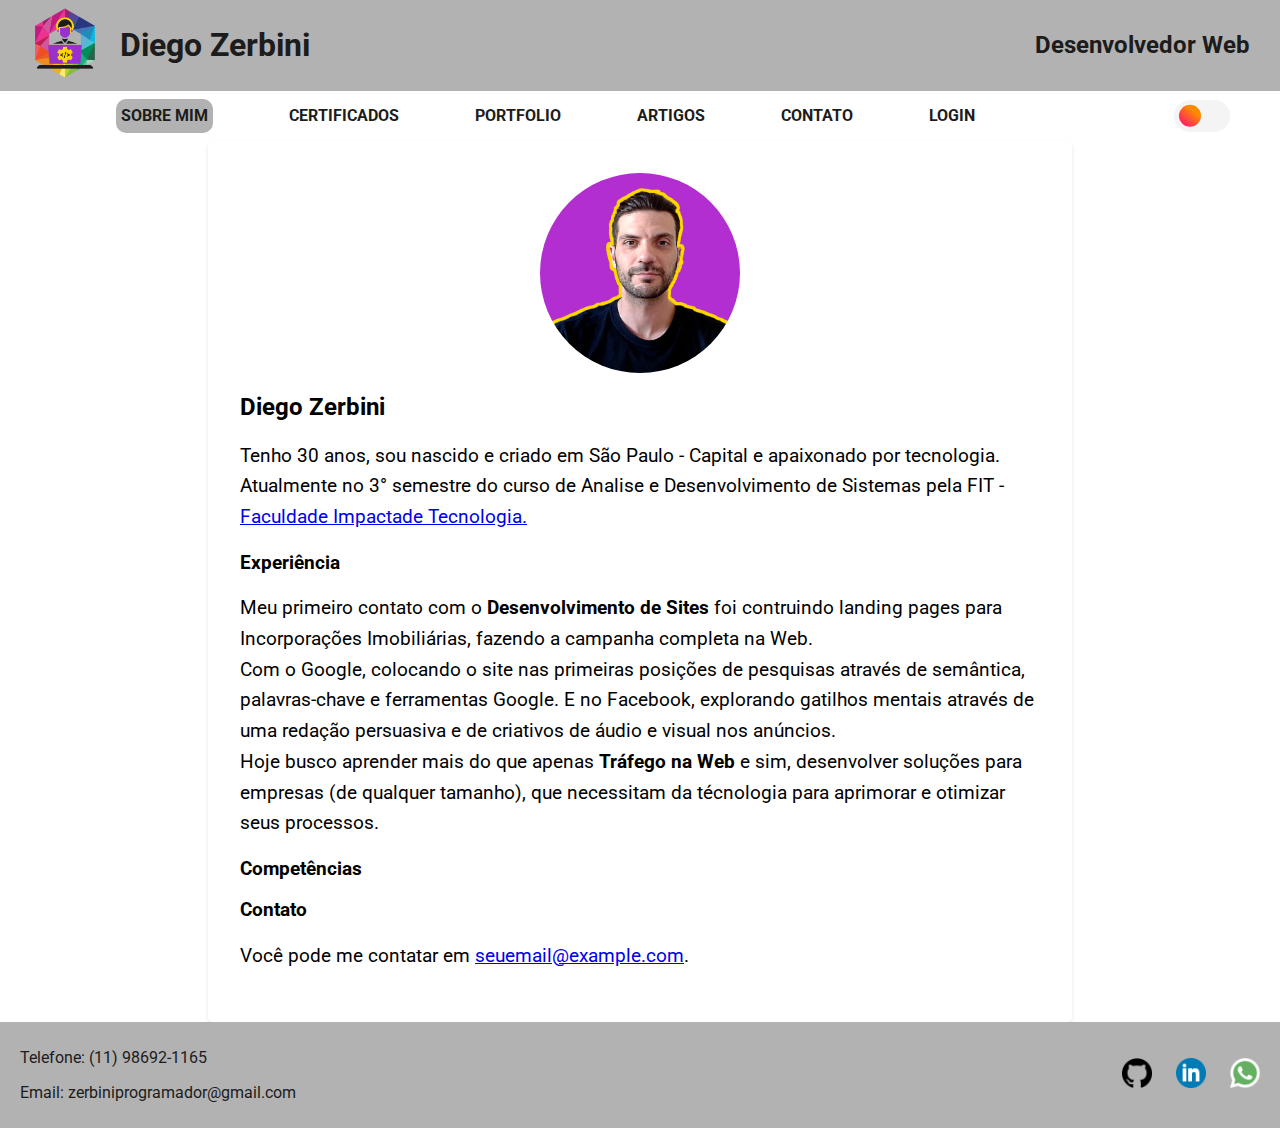
==== about.html @ fc8a0230 "Add new style in navbar" ====
<!DOCTYPE html>
<html lang="pt-br">
  <head>
    <meta charset="UTF-8" />
    <meta name="viewport" content="width=device-width, initial-scale=1.0" />
    <link rel="stylesheet" href="./static/template.css" />

    <link rel="stylesheet" href="./static/about.css" />

    <title>Sobre</title>
  </head>
  <body>
    <div class="user-auth active"></div>
    <header id="header" class="header">
      <div class="logo-header">
        <a href="./index.html"
          ><img
            src="./static/assets/logo_dizer_dev.png"
            alt="logo_diego_zerbini_dev"
            height="70px"
        /></a>
        <h1>Diego Zerbini</h1>
      </div>
      <div class="title-header">
        <h2>Desenvolvedor Web</h2>
      </div>
    </header>
    <nav id="navbar" class="navbar">
      <ul class="links">
        <li class="button-header">
          <a class="nav-active" href="./about.html">Sobre mim</a>
        </li>
        <li class="button-header">
          <a href="./certificates.html">Certificados</a>
        </li>
        <li class="button-header"><a href="./portfolio.html">Portfolio</a></li>
        <li class="button-header"><a href="./articles.html">Artigos</a></li>
        <li class="button-header"><a href="./contact.html">Contato</a></li>
        <li class="button-header"><a href="./login.html">Login</a></li>
      </ul>
      <label class="switch-theme">
        <input type="checkbox" id="switch" />
        <span class="slider-theme"></span>
      </label>
    </nav>
    <main>
      <div class="container-about">
        <img
          src="./static/assets/PERFIL NOVO 2.jpg"
          alt="Sua Foto"
          class="profile-image-about"
        />
        <h2>Diego Zerbini</h2>
        <p>
          Tenho 30 anos, sou nascido e criado em São Paulo - Capital e
          apaixonado por tecnologia. Atualmente no 3° semestre do curso de
          Analise e Desenvolvimento de Sistemas pela FIT -
          <a
            href="https://www.impacta.edu.br/graduacoes/analise-e-desenvolvimento-de-sistemas-ead"
            target="_blank"
            rel="noreferrer noopener"
            >Faculdade Impactade Tecnologia.</a
          >
        </p>
        <h3>Experiência</h3>
        <p>
          Meu primeiro contato com o
          <strong>Desenvolvimento de Sites</strong> foi contruindo landing pages
          para Incorporações Imobiliárias, fazendo a campanha completa na Web.
          <br />
          Com o Google, colocando o site nas primeiras posições de pesquisas
          através de semântica, palavras-chave e ferramentas Google. E no
          Facebook, explorando gatilhos mentais através de uma redação
          persuasiva e de criativos de áudio e visual nos anúncios.
          <br />
          Hoje busco aprender mais do que apenas
          <strong>Tráfego na Web</strong> e sim, desenvolver soluções para
          empresas (de qualquer tamanho), que necessitam da técnologia para
          aprimorar e otimizar seus processos.
        </p>
        <h3>Competências</h3>
        <p></p>
        <h3>Contato</h3>
        <p>
          Você pode me contatar em
          <a href="mailto:seuemail@example.com">seuemail@example.com</a>.
        </p>
      </div>
    </main>

    <footer id="footer" class="footer">
      <div class="contact-info">
        <p>Telefone: (11) 98692-1165</p>
        <p>Email: zerbiniprogramador@gmail.com</p>
      </div>
      <div class="social-links">
        <a
          href="https://github.com/dizerdev"
          target="_blank"
          rel="noreferrer noopener"
          ><img src="./static/assets/github-icon.png" alt="Github"
        /></a>
        <a
          href="https://www.linkedin.com/in/dizerdev/"
          target="_blank"
          rel="noreferrer noopener"
          ><img src="./static/assets/linkedin-icon.png" alt="Linkedin"
        /></a>
        <a
          href="https://wa.me/message/MTG3FKJWBA53L1"
          target="_blank"
          rel="noreferrer noopener"
          ><img src="./static/assets/whatsapp-icon.png" alt="Instagram"
        /></a>
        <!-- Adicione mais links para redes sociais conforme necessário -->
      </div>
    </footer>
    <script defer>
      const theme = document.getElementById('switch');
      const header = document.getElementById('header');
      const footer = document.getElementById('footer');
      const navbar = document.getElementById('navbar');

      theme.addEventListener('click', () => {
        header.classList.toggle('dark');
        footer.classList.toggle('dark');
        navbar.classList.toggle('dark');
      });
    </script>
  </body>
</html>
---- static/template.css ----
@import url('https://fonts.googleapis.com/css2?family=Roboto:ital,wght@0,300;0,700;1,300;1,700&display=swap');
@import url('https://fonts.googleapis.com/css2?family=Material+Symbols+Outlined:opsz,wght,FILL,GRAD@20..48,100..700,0..1,-50..200');

body {
  font-family: 'Roboto', sans-serif;
  margin: 0;
  padding: 0;
}

/* header */
.header {
  background-color: #b2b2b2;
  color: #1c1c1c;
  display: flex;
  justify-content: space-between;
  align-items: center;
  padding: 5px 30px;
}

.header.dark {
  background-color: #1c1c1c;
  color: #b2b2b2;
}

.header .logo-header {
  display: flex;
  align-items: center;
  margin-right: 30px;
}

.header .title-header h2 {
  display: flex;
}

.header .logo-header a {
  margin-right: 20px;
}

.switch-theme {
  display: block;
  --width-of-switch: 3.5em;
  --height-of-switch: 2em;
  /* size of sliding icon -- sun and moon */
  --size-of-icon: 1.4em;
  /* it is like a inline-padding of switch */
  --slider-offset: 0.3em;
  position: relative;
  width: var(--width-of-switch);
  height: var(--height-of-switch);
}

/* Hide default HTML checkbox */
.switch-theme input {
  opacity: 0;
  width: 0;
  height: 0;
}

/* The slider */
.slider-theme {
  position: absolute;
  cursor: pointer;
  top: 0;
  left: 0;
  right: 0;
  bottom: 0;
  background-color: #f4f4f5;
  transition: 0.4s;
  border-radius: 30px;
}

.slider-theme:before {
  position: absolute;
  content: '';
  height: var(--size-of-icon, 1.4em);
  width: var(--size-of-icon, 1.4em);
  border-radius: 20px;
  left: var(--slider-offset, 0.3em);
  top: 50%;
  transform: translateY(-50%);
  background: linear-gradient(40deg, #ff0080, #ff8c00 70%);
  transition: 0.4s;
}

input:checked + .slider-theme {
  background-color: #303136;
}

input:checked + .slider-theme:before {
  left: calc(100% - (var(--size-of-icon, 1.4em) + var(--slider-offset, 0.3em)));
  background: #303136;
  /* change the value of second inset in box-shadow to change the angle and direction of the moon  */
  box-shadow: inset -3px -2px 5px -2px #8983f7, inset -10px -4px 0 0 #a3dafb;
}

.navbar {
  display: flex;
  align-items: center;
  justify-content: space-around;
  height: 50px;
}

.navbar.dark {
  background-color: #303136;
  color: #b2b2b2;
}

.navbar .link-contato {
  display: flex;
  text-decoration: none;
  position: relative;
}

.navbar .link-contato a {
  text-decoration: none;
}

.nav-active {
  border-radius: 10px;
  background-color: #b2b2b2;
  padding: 5px;
}

.navbar .links {
  display: flex;
  align-items: center;
  text-decoration: none;
  padding-right: 50px;
}
.navbar .links li {
  margin-right: 30px;
  padding-right: 20px;
}
.navbar .links a {
  display: flex;
  color: #1c1c1c;
  text-decoration: none;
}

.button-header {
  align-items: center;
  background-color: transparent;
  color: #fff;
  cursor: pointer;
  display: flex;
  font-size: 1rem;
  font-weight: 700;
  line-height: 1.5;
  text-decoration: none;
  text-transform: uppercase;
  outline: 0;
  border: 0;
  padding: 1rem;
}

.button-header:before {
  background-color: #1c1c1c;
  content: '';
  display: inline-block;
  height: 1px;
  margin-right: 10px;
  transition: all 0.42s cubic-bezier(0.25, 0.8, 0.25, 1);
  width: 0;
}

.button-header:hover:before {
  background-color: #1c1c1c;
  width: 3rem;
}

/* footer */
.footer {
  background-color: #b2b2b2;
  color: #1c1c1c;
  display: flex;
  justify-content: space-between;
  align-items: center;
  padding: 10px 20px;
  position: relative;
  bottom: 0;
  min-width: 100vh;
}

.footer.dark {
  background-color: #1c1c1c;
  color: #b2b2b2;
}

.footer .contact-info {
  text-align: left;
}
.footer .social-links {
  text-align: right;
}

.footer .social-links img {
  width: 30px;
  margin-left: 20px;
  transition: 0.5s ease-out;
}

.footer .social-links img:hover {
  width: 40px;
  margin-left: 20px;
  filter: contrast(5) hue-rotate(-15deg) saturate(1.5);
}
---- static/about.css ----
.container-about {
    max-width: 800px;
    margin: 0 auto;
    padding: 2em;
    background-color: #fff;
    box-shadow: 0 2px 4px rgba(0, 0, 0, 0.1);
    border-radius: 5px;
}
.container-about p {
    font-size: 1.2em;
    line-height: 1.6;
}
.profile-image-about {
    width: 200px;
    height: 200px;
    border-radius: 50%;
    margin: 0 auto;
    display: block;
    object-fit: cover;
}
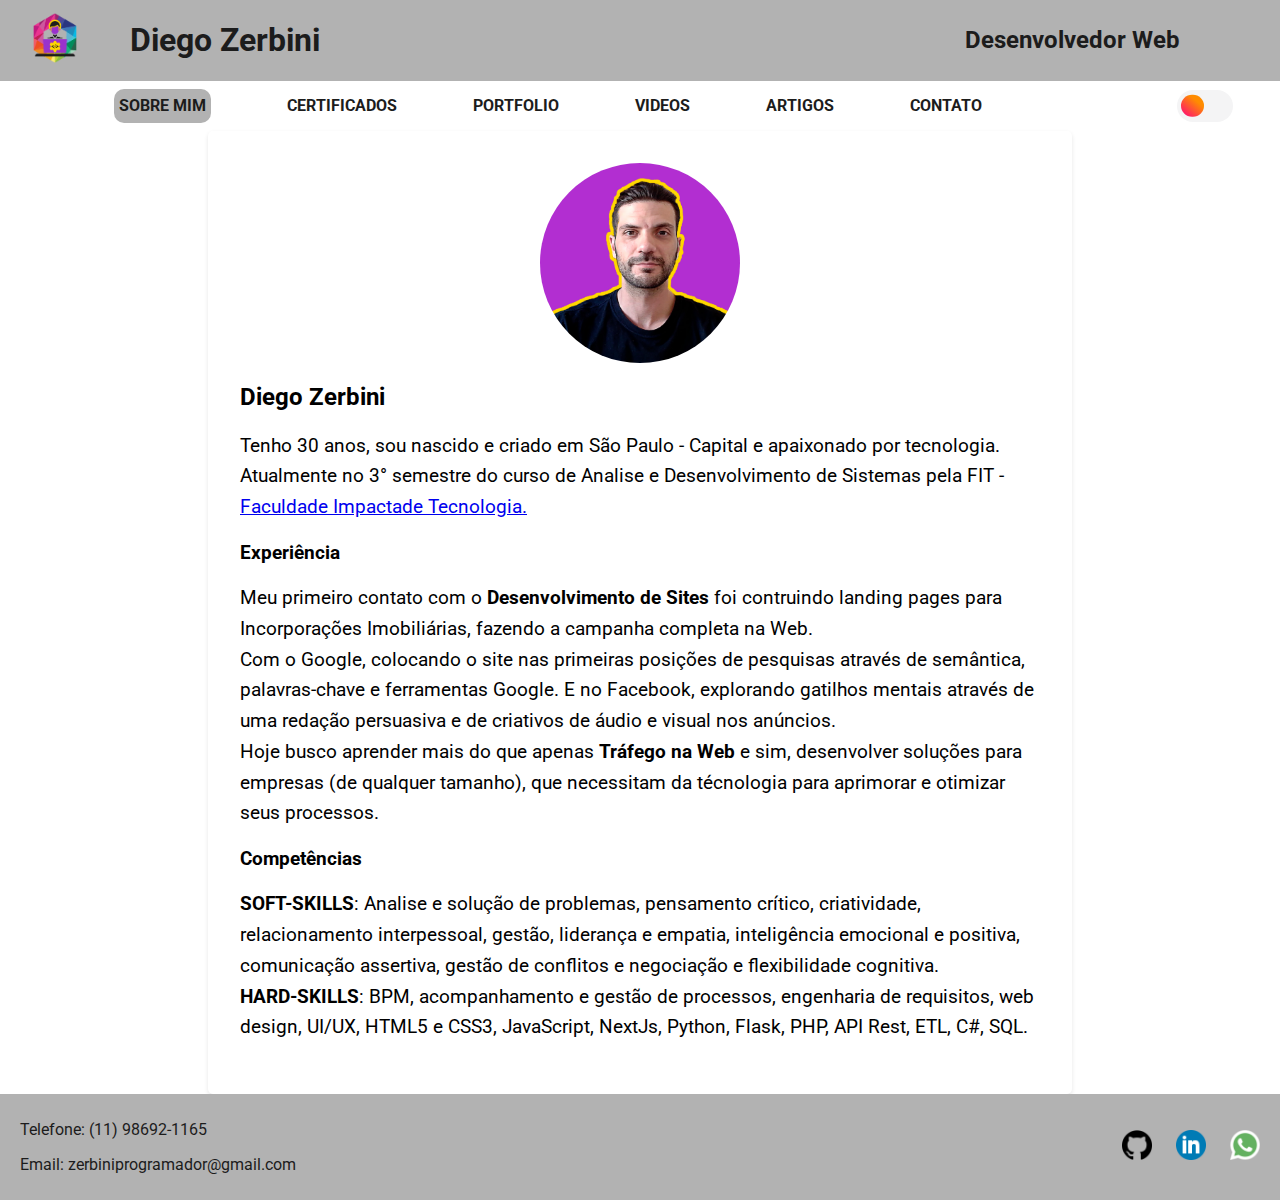
==== commit aa972c21: "Adicionando dark mode a home e about" ====
--- a/about.html
+++ b/about.html
@@ -17,7 +17,7 @@
           ><img
             src="./static/assets/logo_dizer_dev.png"
             alt="logo_diego_zerbini_dev"
-            height="70px"
+            height="50px"
         /></a>
         <h1>Diego Zerbini</h1>
       </div>
@@ -34,17 +34,17 @@
           <a href="./certificates.html">Certificados</a>
         </li>
         <li class="button-header"><a href="./portfolio.html">Portfolio</a></li>
+        <li class="button-header"><a href="./videos.html">Videos</a></li>
         <li class="button-header"><a href="./articles.html">Artigos</a></li>
         <li class="button-header"><a href="./contact.html">Contato</a></li>
-        <li class="button-header"><a href="./login.html">Login</a></li>
       </ul>
       <label class="switch-theme">
         <input type="checkbox" id="switch" />
         <span class="slider-theme"></span>
       </label>
     </nav>
-    <main>
-      <div class="container-about">
+    <main id="main-about">
+      <div id="container-about" class="container-about">
         <img
           src="./static/assets/PERFIL NOVO 2.jpg"
           alt="Sua Foto"
@@ -79,11 +79,15 @@
           aprimorar e otimizar seus processos.
         </p>
         <h3>Competências</h3>
-        <p></p>
-        <h3>Contato</h3>
         <p>
-          Você pode me contatar em
-          <a href="mailto:seuemail@example.com">seuemail@example.com</a>.
+          <strong>SOFT-SKILLS</strong>: Analise e solução de problemas,
+          pensamento crítico, criatividade, relacionamento interpessoal, gestão,
+          liderança e empatia, inteligência emocional e positiva, comunicação
+          assertiva, gestão de conflitos e negociação e flexibilidade cognitiva.
+          <br />
+          <strong>HARD-SKILLS</strong>: BPM, acompanhamento e gestão de
+          processos, engenharia de requisitos, web design, UI/UX, HTML5 e CSS3,
+          JavaScript, NextJs, Python, Flask, PHP, API Rest, ETL, C#, SQL.
         </p>
       </div>
     </main>
@@ -120,11 +124,14 @@
       const header = document.getElementById('header');
       const footer = document.getElementById('footer');
       const navbar = document.getElementById('navbar');
-
+      const containerAbout = document.getElementById('container-about');
+      const mainAbout = document.getElementById('main-about');
       theme.addEventListener('click', () => {
         header.classList.toggle('dark');
         footer.classList.toggle('dark');
         navbar.classList.toggle('dark');
+        containerAbout.classList.toggle('dark');
+        mainAbout.classList.toggle('dark');
       });
     </script>
   </body>
--- a/static/template.css
+++ b/static/template.css
@@ -14,7 +14,7 @@
   display: flex;
   justify-content: space-between;
   align-items: center;
-  padding: 5px 30px;
+  padding: 0px 100px 0px 30px;
 }
 
 .header.dark {
@@ -33,7 +33,7 @@
 }
 
 .header .logo-header a {
-  margin-right: 20px;
+  margin-right: 50px;
 }
 
 .switch-theme {
@@ -56,6 +56,11 @@
   height: 0;
 }
 
+.main-section.dark {
+  background-color: #1c1c1c;
+  color: #f4f4f5;
+}
+
 /* The slider */
 .slider-theme {
   position: absolute;
@@ -137,6 +142,10 @@
   text-decoration: none;
 }
 
+.navbar.dark .links a {
+  color: #fff;
+}
+
 .button-header {
   align-items: center;
   background-color: transparent;
@@ -182,7 +191,7 @@
 }
 
 .footer.dark {
-  background-color: #1c1c1c;
+  background-color: #303136;
   color: #b2b2b2;
 }
 
--- a/static/about.css
+++ b/static/about.css
@@ -1,20 +1,30 @@
 .container-about {
-    max-width: 800px;
-    margin: 0 auto;
-    padding: 2em;
-    background-color: #fff;
-    box-shadow: 0 2px 4px rgba(0, 0, 0, 0.1);
-    border-radius: 5px;
+  max-width: 800px;
+  margin: 0 auto;
+  padding: 2em;
+  background-color: #fff;
+  box-shadow: 0 2px 4px rgba(0, 0, 0, 0.1);
+  border-radius: 5px;
 }
 .container-about p {
-    font-size: 1.2em;
-    line-height: 1.6;
+  font-size: 1.2em;
+  line-height: 1.6;
 }
+
+.container-about.dark {
+  background-color: #1c1c1c;
+  color: #fff;
+}
+
+main.dark {
+  background-color: #1c1c1c;
+}
+
 .profile-image-about {
-    width: 200px;
-    height: 200px;
-    border-radius: 50%;
-    margin: 0 auto;
-    display: block;
-    object-fit: cover;
-}+  width: 200px;
+  height: 200px;
+  border-radius: 50%;
+  margin: 0 auto;
+  display: block;
+  object-fit: cover;
+}
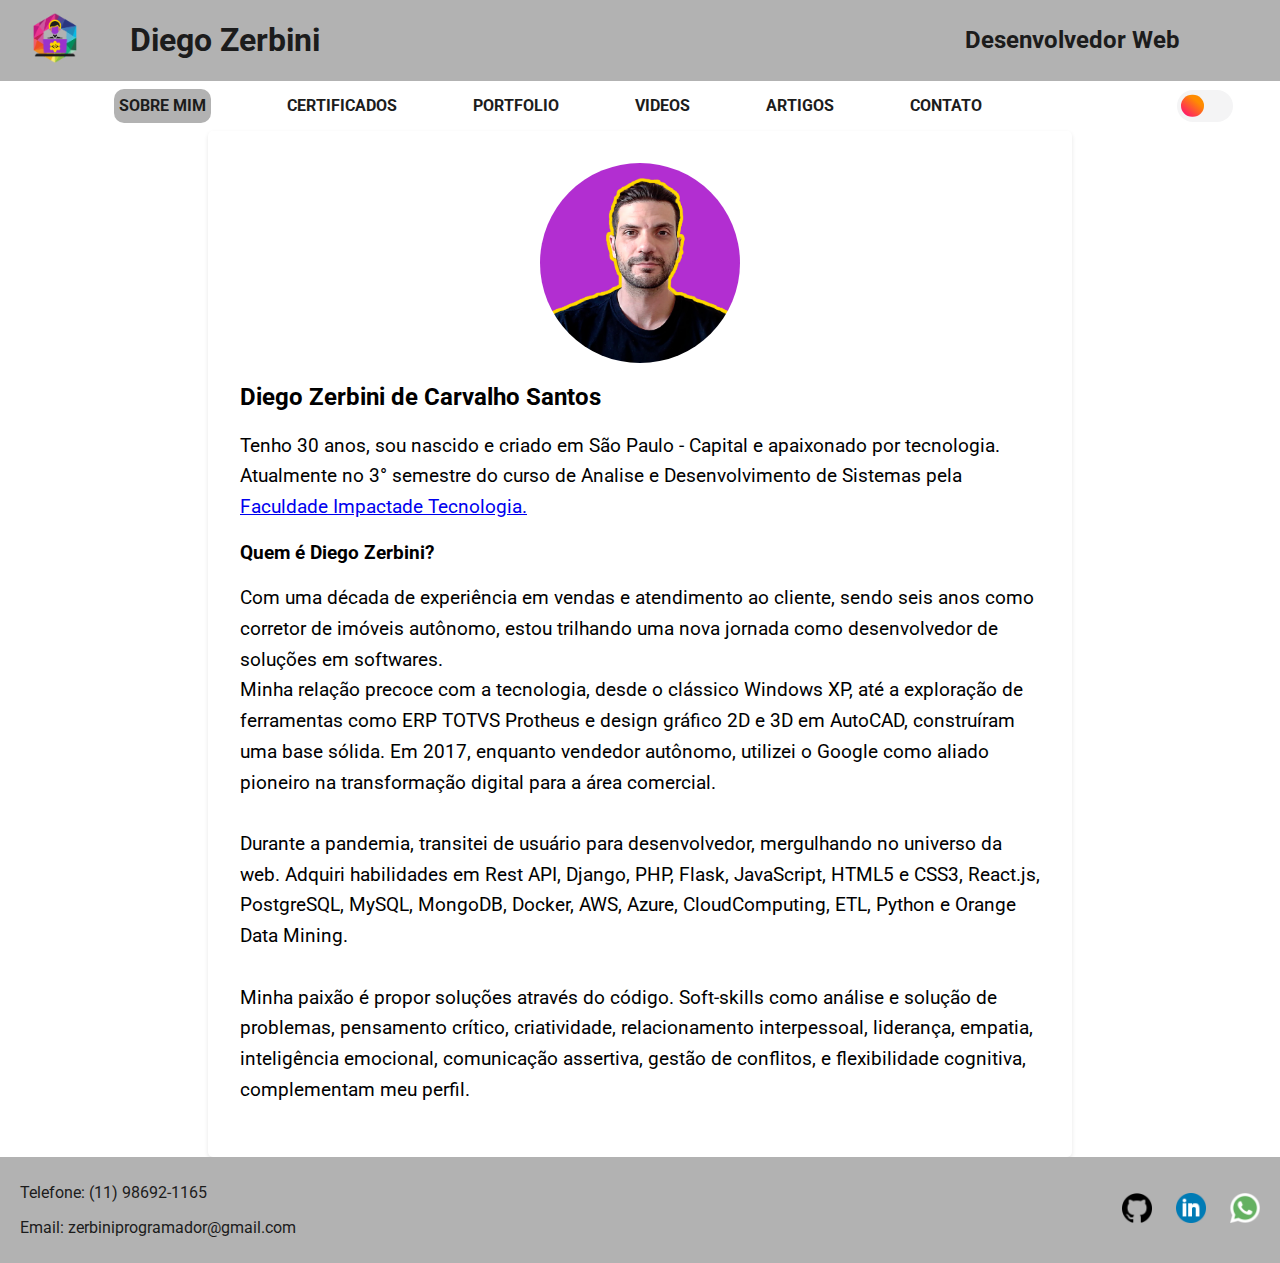
==== commit ed03fdd5: "Errata" ====
--- a/about.html
+++ b/about.html
@@ -13,7 +13,7 @@
     <div class="user-auth active"></div>
     <header id="header" class="header">
       <div class="logo-header">
-        <a href="./index.html"
+        <a href="./"
           ><img
             src="./static/assets/logo_dizer_dev.png"
             alt="logo_diego_zerbini_dev"
@@ -38,7 +38,7 @@
         <li class="button-header"><a href="./articles.html">Artigos</a></li>
         <li class="button-header"><a href="./contact.html">Contato</a></li>
       </ul>
-      <label class="switch-theme">
+      <label class="switch-theme" onclick="toggleMode()">
         <input type="checkbox" id="switch" />
         <span class="slider-theme"></span>
       </label>
@@ -50,11 +50,11 @@
           alt="Sua Foto"
           class="profile-image-about"
         />
-        <h2>Diego Zerbini</h2>
+        <h2>Diego Zerbini de Carvalho Santos</h2>
         <p>
           Tenho 30 anos, sou nascido e criado em São Paulo - Capital e
           apaixonado por tecnologia. Atualmente no 3° semestre do curso de
-          Analise e Desenvolvimento de Sistemas pela FIT -
+          Analise e Desenvolvimento de Sistemas pela
           <a
             href="https://www.impacta.edu.br/graduacoes/analise-e-desenvolvimento-de-sistemas-ead"
             target="_blank"
@@ -62,32 +62,31 @@
             >Faculdade Impactade Tecnologia.</a
           >
         </p>
-        <h3>Experiência</h3>
+        <h3>Quem é Diego Zerbini?</h3>
         <p>
-          Meu primeiro contato com o
-          <strong>Desenvolvimento de Sites</strong> foi contruindo landing pages
-          para Incorporações Imobiliárias, fazendo a campanha completa na Web.
+          Com uma década de experiência em vendas e atendimento ao cliente,
+          sendo seis anos como corretor de imóveis autônomo, estou trilhando uma
+          nova jornada como desenvolvedor de soluções em softwares.
           <br />
-          Com o Google, colocando o site nas primeiras posições de pesquisas
-          através de semântica, palavras-chave e ferramentas Google. E no
-          Facebook, explorando gatilhos mentais através de uma redação
-          persuasiva e de criativos de áudio e visual nos anúncios.
+          Minha relação precoce com a tecnologia, desde o clássico Windows XP,
+          até a exploração de ferramentas como ERP TOTVS Protheus e design
+          gráfico 2D e 3D em AutoCAD, construíram uma base sólida. Em 2017,
+          enquanto vendedor autônomo, utilizei o Google como aliado pioneiro na
+          transformação digital para a área comercial.
           <br />
-          Hoje busco aprender mais do que apenas
-          <strong>Tráfego na Web</strong> e sim, desenvolver soluções para
-          empresas (de qualquer tamanho), que necessitam da técnologia para
-          aprimorar e otimizar seus processos.
-        </p>
-        <h3>Competências</h3>
-        <p>
-          <strong>SOFT-SKILLS</strong>: Analise e solução de problemas,
-          pensamento crítico, criatividade, relacionamento interpessoal, gestão,
-          liderança e empatia, inteligência emocional e positiva, comunicação
-          assertiva, gestão de conflitos e negociação e flexibilidade cognitiva.
           <br />
-          <strong>HARD-SKILLS</strong>: BPM, acompanhamento e gestão de
-          processos, engenharia de requisitos, web design, UI/UX, HTML5 e CSS3,
-          JavaScript, NextJs, Python, Flask, PHP, API Rest, ETL, C#, SQL.
+          Durante a pandemia, transitei de usuário para desenvolvedor,
+          mergulhando no universo da web. Adquiri habilidades em Rest API,
+          Django, PHP, Flask, JavaScript, HTML5 e CSS3, React.js, PostgreSQL,
+          MySQL, MongoDB, Docker, AWS, Azure, CloudComputing, ETL, Python e
+          Orange Data Mining.
+          <br />
+          <br />
+          Minha paixão é propor soluções através do código. Soft-skills como
+          análise e solução de problemas, pensamento crítico, criatividade,
+          relacionamento interpessoal, liderança, empatia, inteligência
+          emocional, comunicação assertiva, gestão de conflitos, e flexibilidade
+          cognitiva, complementam meu perfil.
         </p>
       </div>
     </main>
@@ -119,7 +118,68 @@
         <!-- Adicione mais links para redes sociais conforme necessário -->
       </div>
     </footer>
+
     <script defer>
+      // Função para mudar o modo e armazenar o estado
+      function toggleMode() {
+        // Se o modo atual for 'dark', alterne para 'light' e vice-versa
+        const currentMode = document.body.classList.contains('dark')
+          ? ''
+          : 'dark';
+        const elementsToToggle = [
+          'header',
+          'footer',
+          'navbar',
+          'main-section',
+          'home-container',
+          'title-home',
+        ];
+
+        elementsToToggle.forEach((elementId) => {
+          const element = document.getElementById(elementId);
+          if (element) {
+            element.classList.toggle('dark');
+            console.log('tentei alterar');
+          }
+        });
+
+        // Armazene o estado do modo no localStorage
+        localStorage.setItem('mode', currentMode);
+      }
+
+      // Verifique o localStorage ao carregar a página para definir o modo
+      document.addEventListener('DOMContentLoaded', function () {
+        const savedMode = localStorage.getItem('mode');
+        if (savedMode) {
+          // Adiciona a classe ao corpo
+          document.body.classList.add(savedMode);
+          const theme = document.getElementById('switch');
+          // Adiciona a classe aos elementos específicos
+          const elementsToToggle = [
+            'header',
+            'footer',
+            'navbar',
+            'main-section',
+            'container-about',
+            'title-home',
+            'main-about',
+          ];
+
+          // Verifica saveMode para a checkbox
+          if (savedMode == '') {
+            theme.checked = false;
+          } else {
+            theme.checked = true;
+          }
+          elementsToToggle.forEach((elementId) => {
+            const element = document.getElementById(elementId);
+            if (element) {
+              element.classList.add(savedMode);
+            }
+          });
+        }
+      });
+
       const theme = document.getElementById('switch');
       const header = document.getElementById('header');
       const footer = document.getElementById('footer');
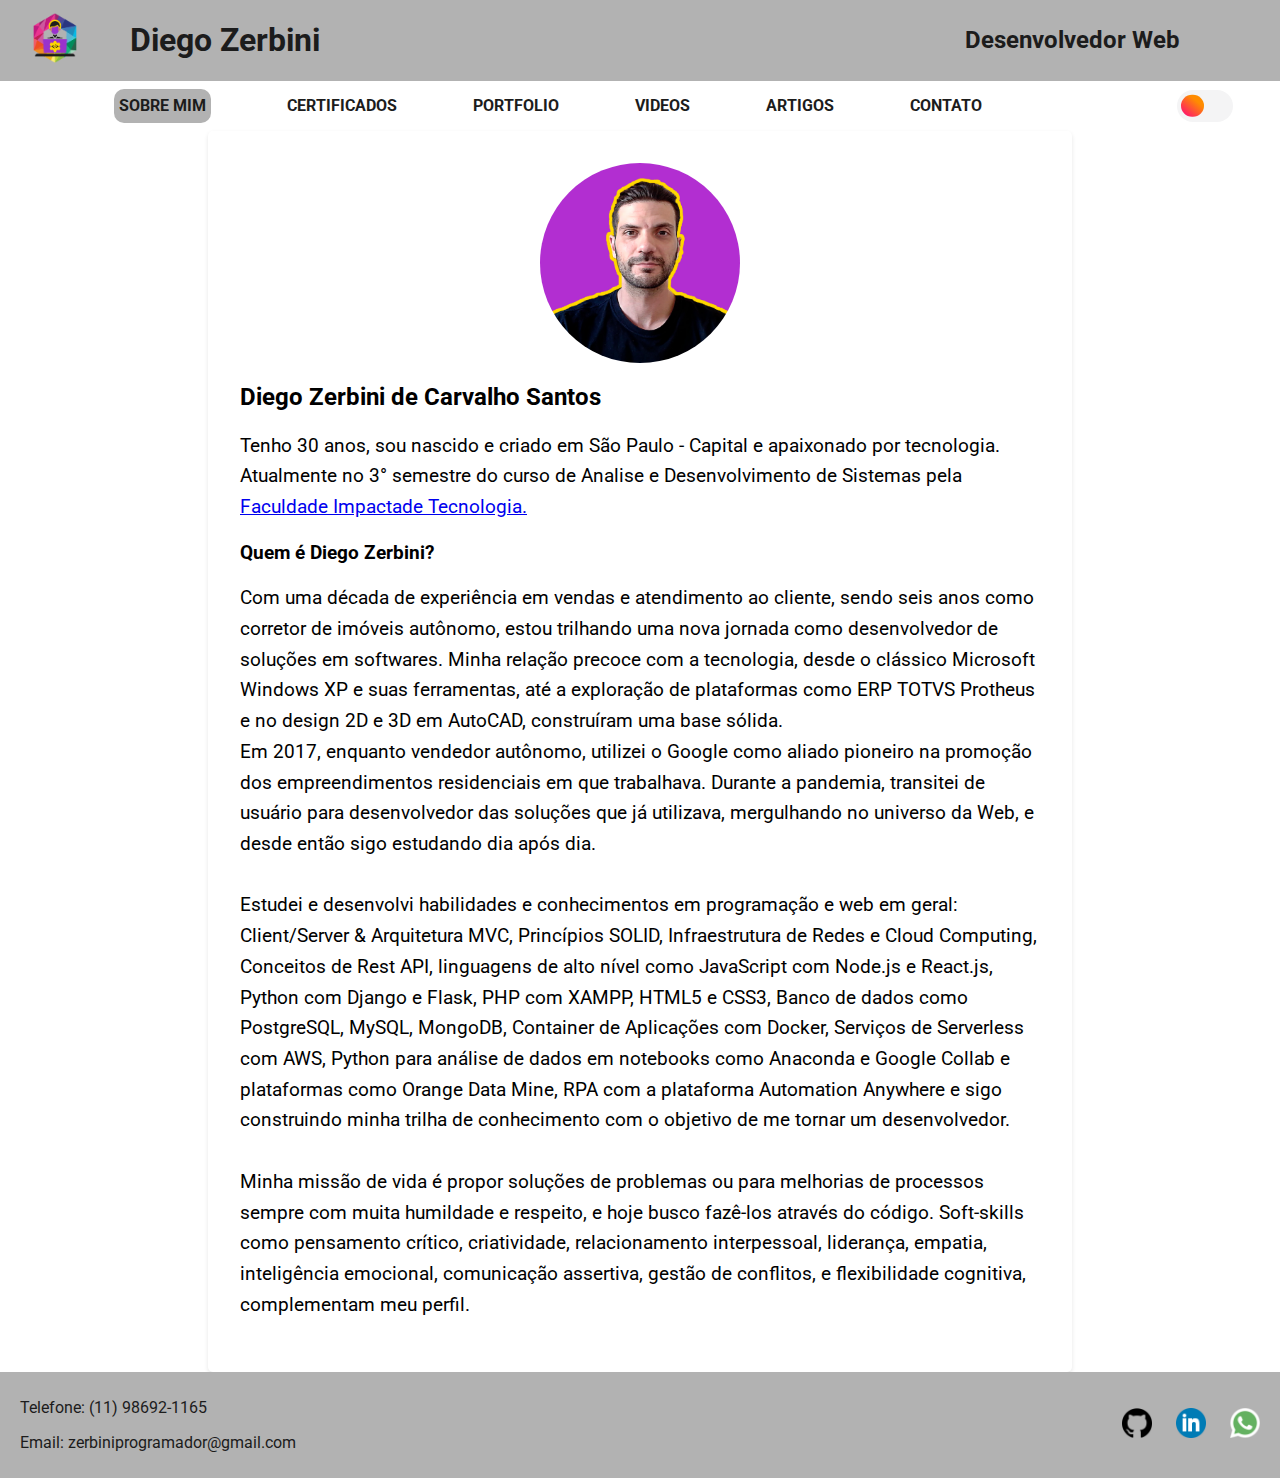
==== commit c229a8de: "feat: New description in About page and dark mode script for video, article and contact pages" ====
--- a/about.html
+++ b/about.html
@@ -66,27 +66,37 @@
         <p>
           Com uma década de experiência em vendas e atendimento ao cliente,
           sendo seis anos como corretor de imóveis autônomo, estou trilhando uma
-          nova jornada como desenvolvedor de soluções em softwares.
-          <br />
-          Minha relação precoce com a tecnologia, desde o clássico Windows XP,
-          até a exploração de ferramentas como ERP TOTVS Protheus e design
-          gráfico 2D e 3D em AutoCAD, construíram uma base sólida. Em 2017,
-          enquanto vendedor autônomo, utilizei o Google como aliado pioneiro na
-          transformação digital para a área comercial.
-          <br />
-          <br />
-          Durante a pandemia, transitei de usuário para desenvolvedor,
-          mergulhando no universo da web. Adquiri habilidades em Rest API,
-          Django, PHP, Flask, JavaScript, HTML5 e CSS3, React.js, PostgreSQL,
-          MySQL, MongoDB, Docker, AWS, Azure, CloudComputing, ETL, Python e
-          Orange Data Mining.
-          <br />
-          <br />
-          Minha paixão é propor soluções através do código. Soft-skills como
-          análise e solução de problemas, pensamento crítico, criatividade,
-          relacionamento interpessoal, liderança, empatia, inteligência
-          emocional, comunicação assertiva, gestão de conflitos, e flexibilidade
-          cognitiva, complementam meu perfil.
+          nova jornada como desenvolvedor de soluções em softwares. Minha
+          relação precoce com a tecnologia, desde o clássico Microsoft Windows
+          XP e suas ferramentas, até a exploração de plataformas como ERP TOTVS
+          Protheus e no design 2D e 3D em AutoCAD, construíram uma base sólida.
+          <br />
+          Em 2017, enquanto vendedor autônomo, utilizei o Google como aliado
+          pioneiro na promoção dos empreendimentos residenciais em que
+          trabalhava. Durante a pandemia, transitei de usuário para
+          desenvolvedor das soluções que já utilizava, mergulhando no universo
+          da Web, e desde então sigo estudando dia após dia.
+          <br />
+          <br />
+          Estudei e desenvolvi habilidades e conhecimentos em programação e web
+          em geral: Client/Server & Arquitetura MVC, Princípios SOLID,
+          Infraestrutura de Redes e Cloud Computing, Conceitos de Rest API,
+          linguagens de alto nível como JavaScript com Node.js e React.js,
+          Python com Django e Flask, PHP com XAMPP, HTML5 e CSS3, Banco de dados
+          como PostgreSQL, MySQL, MongoDB, Container de Aplicações com Docker,
+          Serviços de Serverless com AWS, Python para análise de dados em
+          notebooks como Anaconda e Google Collab e plataformas como Orange Data
+          Mine, RPA com a plataforma Automation Anywhere e sigo construindo
+          minha trilha de conhecimento com o objetivo de me tornar um
+          desenvolvedor.
+          <br />
+          <br />
+          Minha missão de vida é propor soluções de problemas ou para melhorias
+          de processos sempre com muita humildade e respeito, e hoje busco
+          fazê-los através do código. Soft-skills como pensamento crítico,
+          criatividade, relacionamento interpessoal, liderança, empatia,
+          inteligência emocional, comunicação assertiva, gestão de conflitos, e
+          flexibilidade cognitiva, complementam meu perfil.
         </p>
       </div>
     </main>
--- a/static/template.css
+++ b/static/template.css
@@ -187,7 +187,6 @@
   padding: 10px 20px;
   position: relative;
   bottom: 0;
-  min-width: 100vh;
 }
 
 .footer.dark {
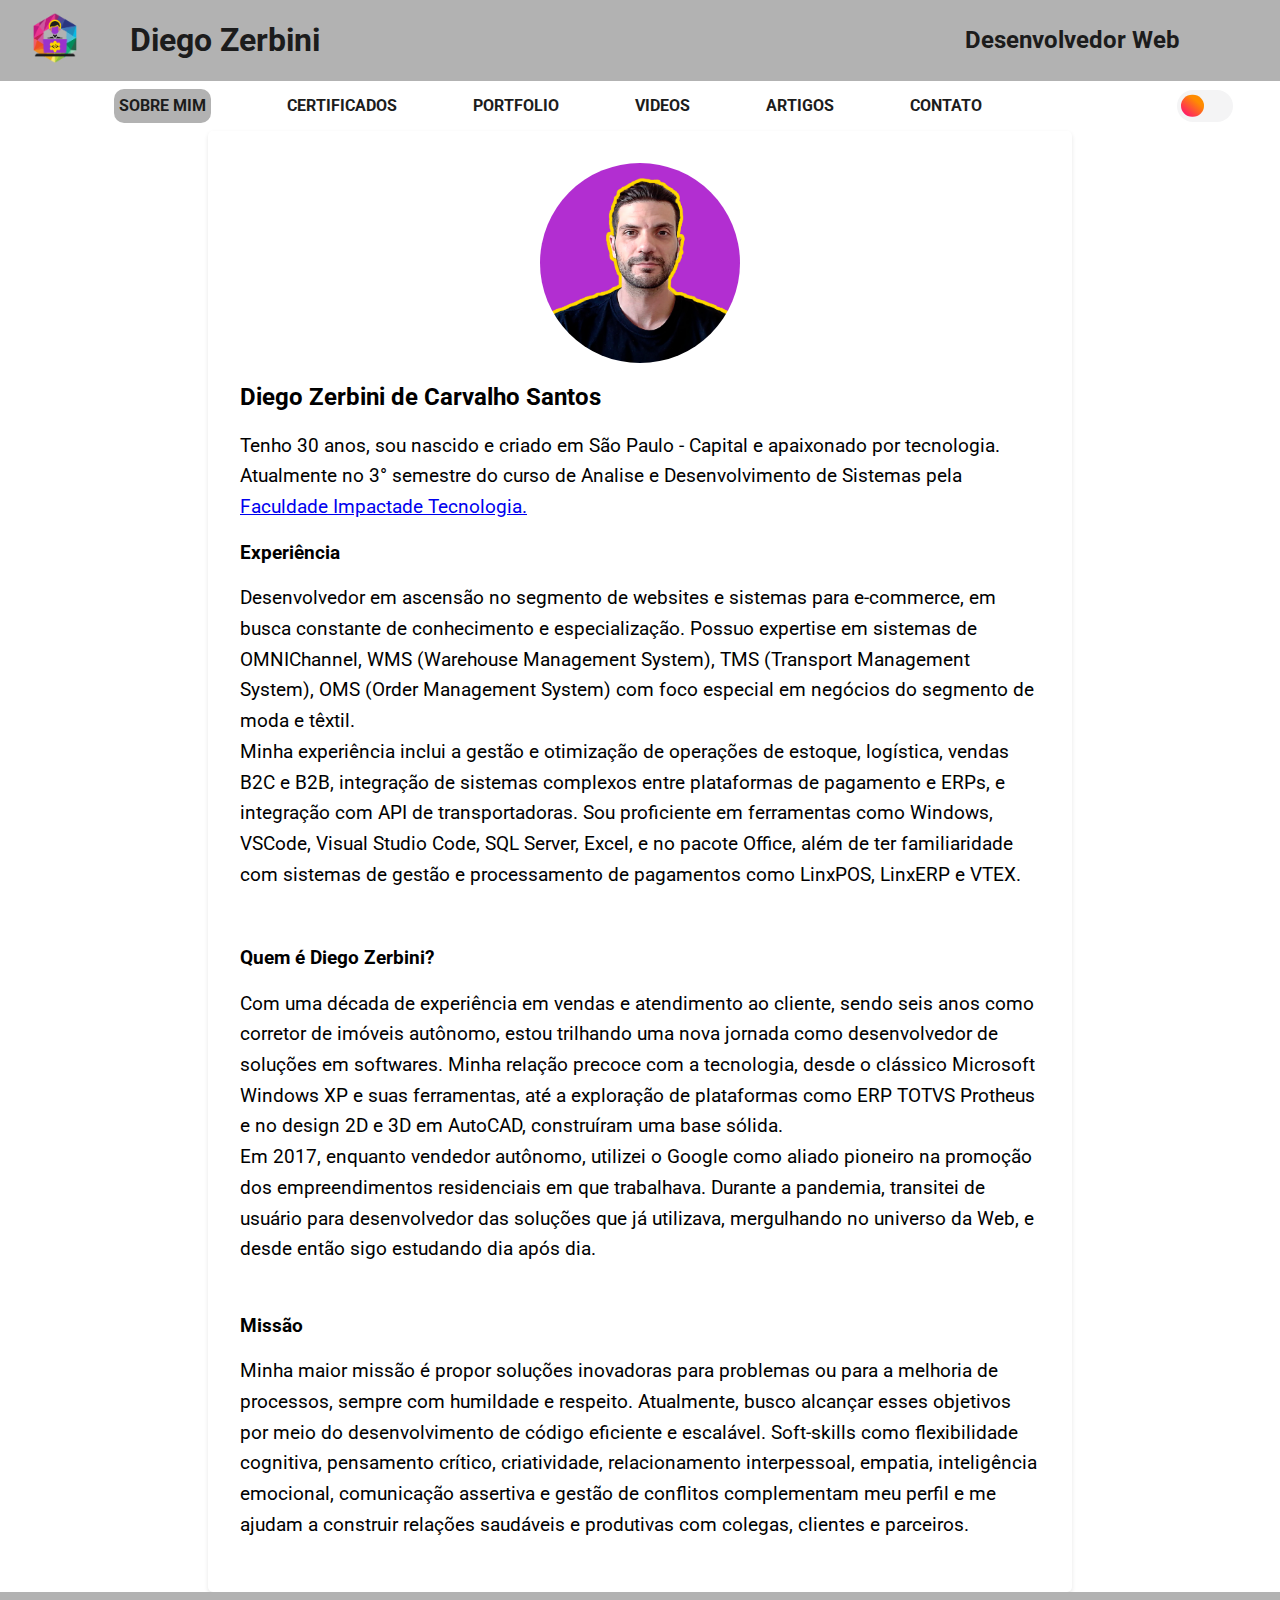
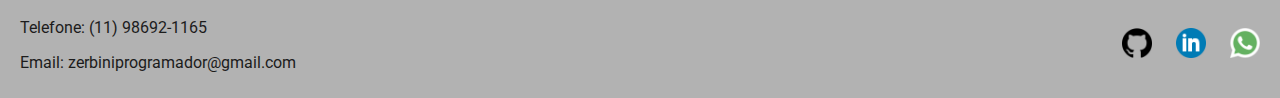
==== commit a363deea: "Ajuste na página Sobre" ====
--- a/about.html
+++ b/about.html
@@ -62,6 +62,24 @@
             >Faculdade Impactade Tecnologia.</a
           >
         </p>
+        <h3>Experiência</h3>
+        <p>
+          Desenvolvedor em ascensão no segmento de websites e sistemas para
+          e-commerce, em busca constante de conhecimento e especialização.
+          Possuo expertise em sistemas de OMNIChannel, WMS (Warehouse Management
+          System), TMS (Transport Management System), OMS (Order Management
+          System) com foco especial em negócios do segmento de moda e têxtil.
+          <br />
+          Minha experiência inclui a gestão e otimização de operações de
+          estoque, logística, vendas B2C e B2B, integração de sistemas complexos
+          entre plataformas de pagamento e ERPs, e integração com API de
+          transportadoras. Sou proficiente em ferramentas como Windows, VSCode,
+          Visual Studio Code, SQL Server, Excel, e no pacote Office, além de ter
+          familiaridade com sistemas de gestão e processamento de pagamentos
+          como LinxPOS, LinxERP e VTEX.
+          <br />
+        </p>
+        <br />
         <h3>Quem é Diego Zerbini?</h3>
         <p>
           Com uma década de experiência em vendas e atendimento ao cliente,
@@ -78,25 +96,17 @@
           da Web, e desde então sigo estudando dia após dia.
           <br />
           <br />
-          Estudei e desenvolvi habilidades e conhecimentos em programação e web
-          em geral: Client/Server & Arquitetura MVC, Princípios SOLID,
-          Infraestrutura de Redes e Cloud Computing, Conceitos de Rest API,
-          linguagens de alto nível como JavaScript com Node.js e React.js,
-          Python com Django e Flask, PHP com XAMPP, HTML5 e CSS3, Banco de dados
-          como PostgreSQL, MySQL, MongoDB, Container de Aplicações com Docker,
-          Serviços de Serverless com AWS, Python para análise de dados em
-          notebooks como Anaconda e Google Collab e plataformas como Orange Data
-          Mine, RPA com a plataforma Automation Anywhere e sigo construindo
-          minha trilha de conhecimento com o objetivo de me tornar um
-          desenvolvedor.
-          <br />
-          <br />
-          Minha missão de vida é propor soluções de problemas ou para melhorias
-          de processos sempre com muita humildade e respeito, e hoje busco
-          fazê-los através do código. Soft-skills como pensamento crítico,
-          criatividade, relacionamento interpessoal, liderança, empatia,
-          inteligência emocional, comunicação assertiva, gestão de conflitos, e
-          flexibilidade cognitiva, complementam meu perfil.
+        </p>
+        <h3>Missão</h3>
+        <p>
+          Minha maior missão é propor soluções inovadoras para problemas ou para
+          a melhoria de processos, sempre com humildade e respeito. Atualmente,
+          busco alcançar esses objetivos por meio do desenvolvimento de código
+          eficiente e escalável. Soft-skills como flexibilidade cognitiva,
+          pensamento crítico, criatividade, relacionamento interpessoal,
+          empatia, inteligência emocional, comunicação assertiva e gestão de
+          conflitos complementam meu perfil e me ajudam a construir relações
+          saudáveis e produtivas com colegas, clientes e parceiros.
         </p>
       </div>
     </main>
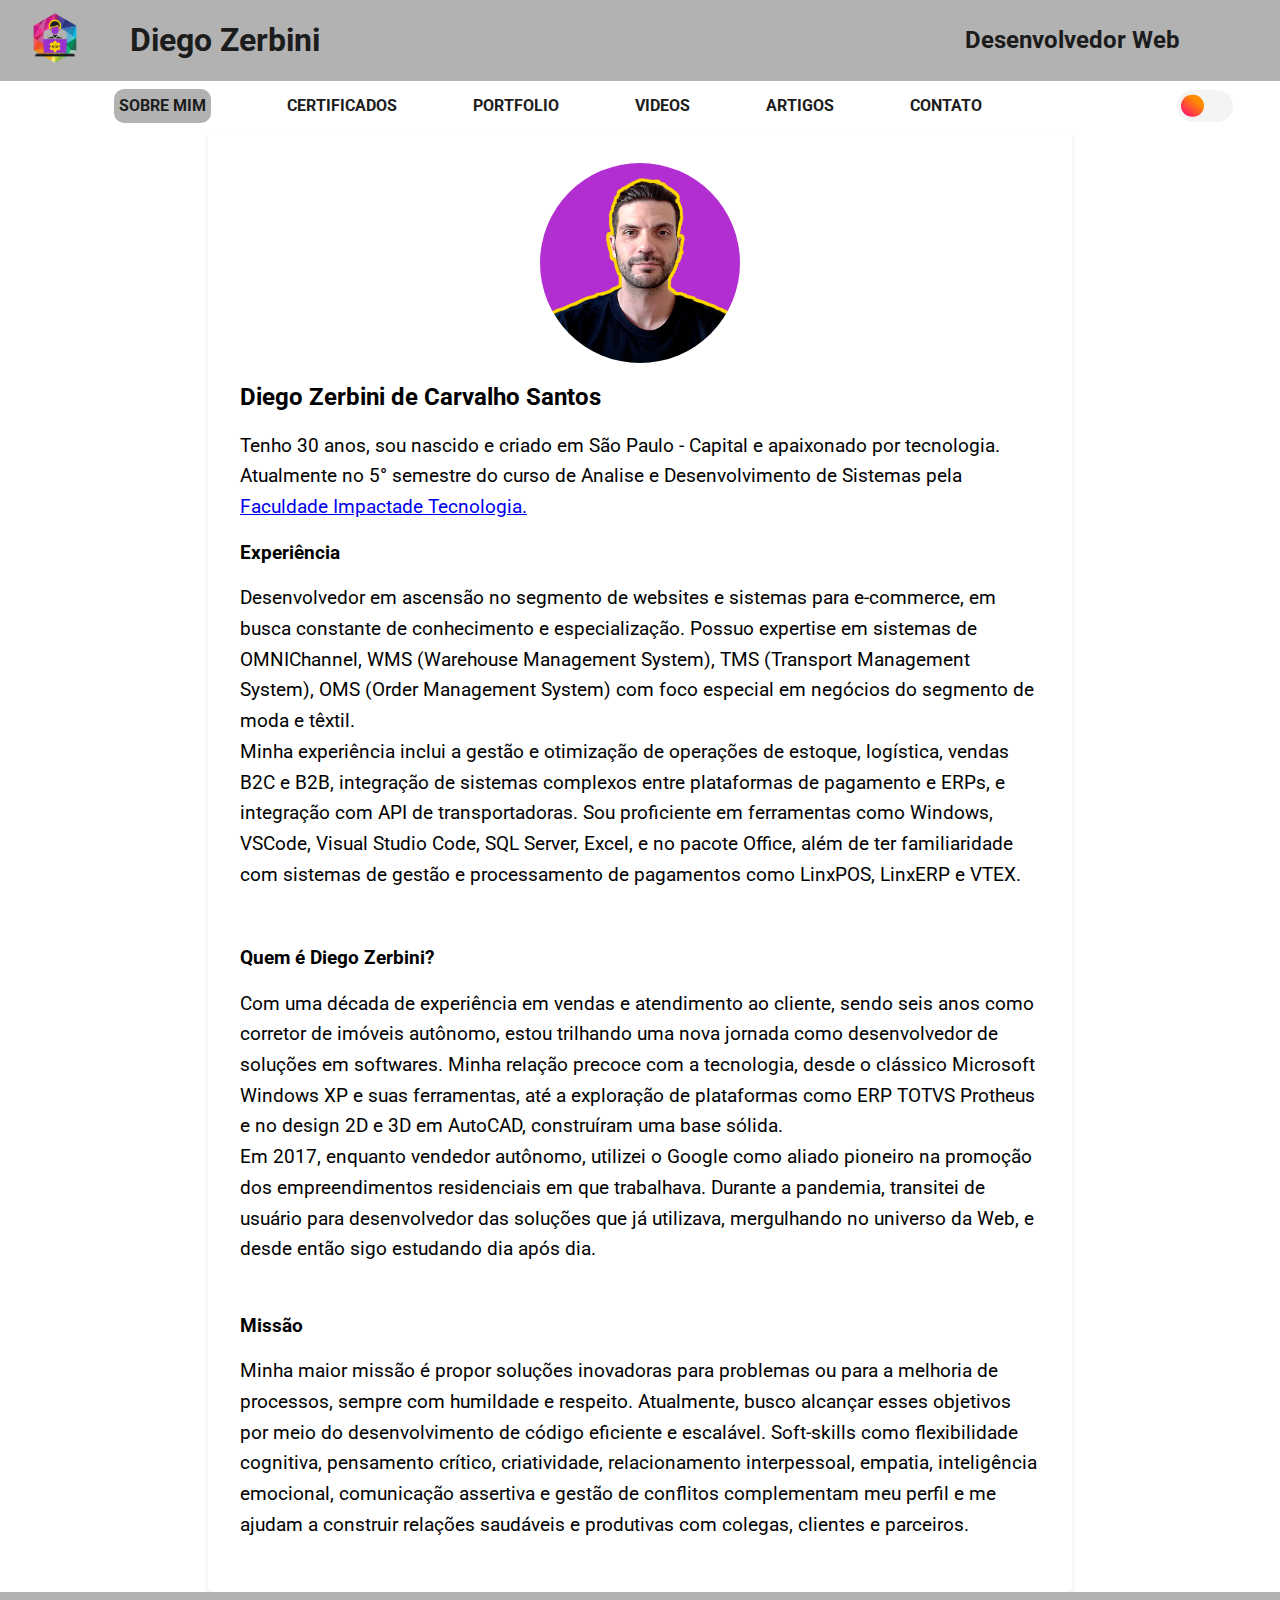
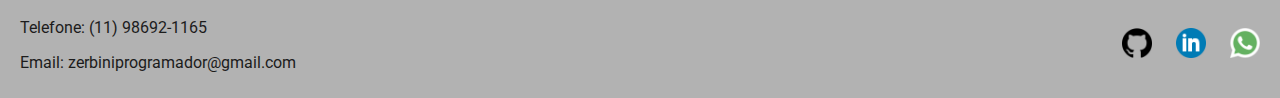
==== commit 4877cac5: "Alterando texto da pagina about" ====
--- a/about.html
+++ b/about.html
@@ -53,7 +53,7 @@
         <h2>Diego Zerbini de Carvalho Santos</h2>
         <p>
           Tenho 30 anos, sou nascido e criado em São Paulo - Capital e
-          apaixonado por tecnologia. Atualmente no 3° semestre do curso de
+          apaixonado por tecnologia. Atualmente no 5° semestre do curso de
           Analise e Desenvolvimento de Sistemas pela
           <a
             href="https://www.impacta.edu.br/graduacoes/analise-e-desenvolvimento-de-sistemas-ead"
